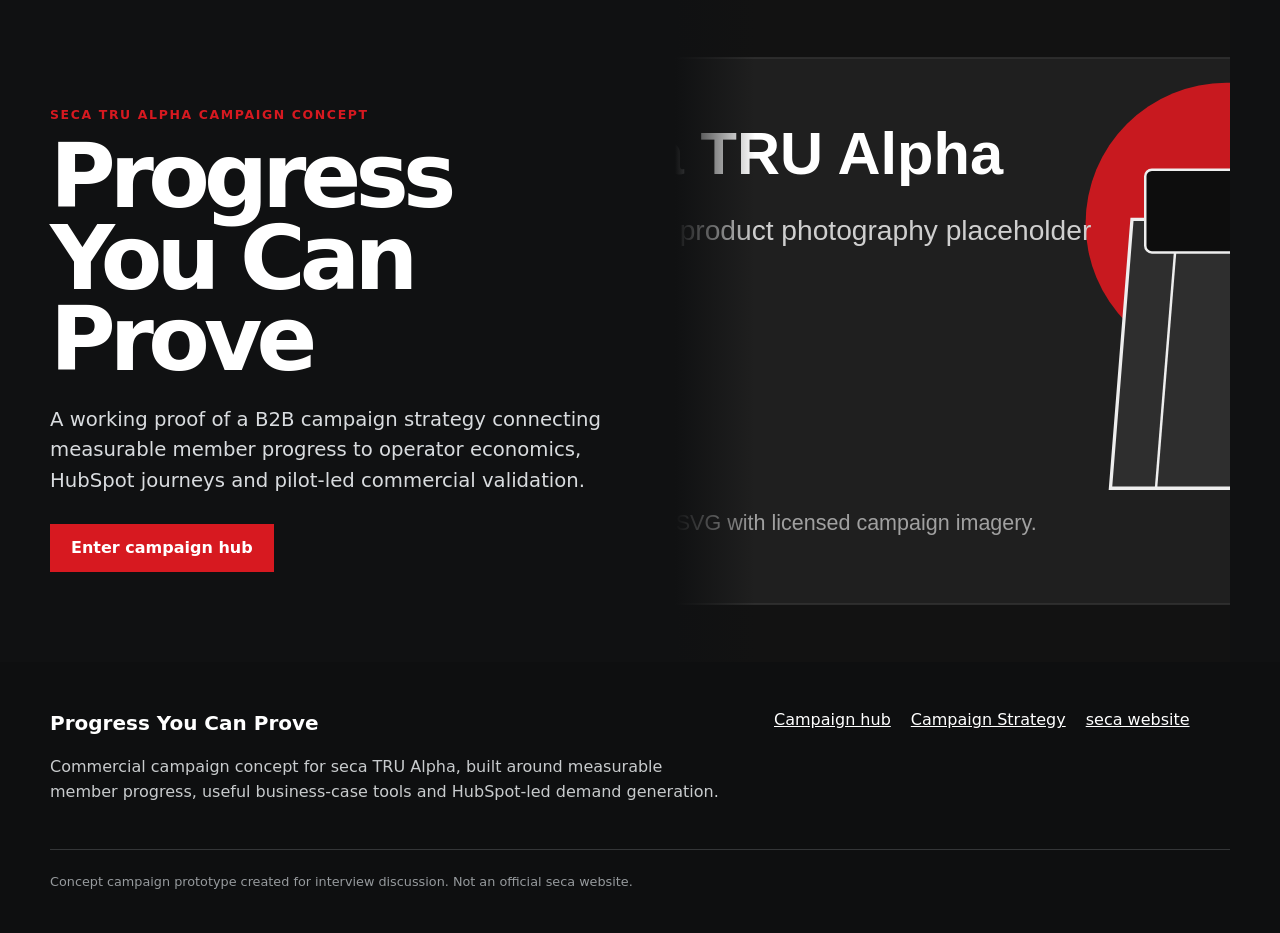
==== index.html @ 676ab593 "Add campaign landing page" ====
<!doctype html><html lang="en"><head><meta charset="utf-8"><meta name="viewport" content="width=device-width,initial-scale=1"><title>Progress You Can Prove | seca TRU Alpha campaign concept</title><meta name="description" content="Campaign concept microsite for seca TRU Alpha."><meta property="og:title" content="Progress You Can Prove | seca TRU Alpha campaign concept"><meta property="og:description" content="Campaign concept microsite for seca TRU Alpha."><meta property="og:type" content="website"><link rel="icon" href="assets/images/favicon.svg" type="image/svg+xml"><link rel="stylesheet" href="assets/css/styles.css"></head><body><main id="main"><section class="hero"><div class="container hero-grid"><div class="hero-copy"><p class="eyebrow">seca TRU Alpha campaign concept</p><h1>Progress You Can Prove</h1><p class="lead">A working proof of a B2B campaign strategy connecting measurable member progress to operator economics, HubSpot journeys and pilot-led commercial validation.</p><div class="btn-row"><a class="btn btn--red" href="progress-you-can-prove/">Enter campaign hub</a></div></div><div class="hero-visual"><img src="assets/images/tru-alpha-placeholder.svg" alt="Placeholder for approved seca TRU Alpha campaign photography"></div></div></section></main><footer class="site-footer"><div class="container"><div class="footer-grid"><div><strong style="font-size:1.25rem;color:#fff">Progress You Can Prove</strong><p>Commercial campaign concept for seca TRU Alpha, built around measurable member progress, useful business-case tools and HubSpot-led demand generation.</p></div><div class="footer-links"><a href="progress-you-can-prove/">Campaign hub</a><a href="#" class="strategy-open">Campaign Strategy</a><a href="https://www.seca.com/en_gb.html" target="_blank" rel="noopener">seca website</a></div></div><p class="footer-note">Concept campaign prototype created for interview discussion. Not an official seca website.</p></div></footer>
<div class="modal" id="strategy-modal" aria-hidden="true" role="dialog" aria-modal="true" aria-labelledby="strategy-title"><div class="modal-card"><div class="modal-head"><h2 id="strategy-title">Campaign Strategy</h2><button class="modal-close" aria-label="Close strategy">×</button></div><div class="modal-body"><p class="eyebrow">Interview mode</p><div class="strategy-grid"><div class="strategy-card"><h3>Objective</h3><p>Create demand for TRU Alpha within UK health and fitness by connecting a measurable member problem to a commercial operator outcome.</p></div><div class="strategy-card"><h3>Audience</h3><p>Premium operators first, specialist and performance gyms, then larger national groups where a pilot can build evidence for rollout.</p></div><div class="strategy-card"><h3>Campaign model</h3><p><strong>Problem → content → calculator → HubSpot identification → nurture → demo → pilot → measurable commercial proof → rollout.</strong></p></div><div class="strategy-card"><h3>Measurement</h3><p>Traffic → engaged target accounts → calculator completions → MQL → demonstrations → pilots → opportunities → pipeline → closed revenue → subsequent service/customer lifetime value.</p></div></div><div class="callout" style="margin-top:24px"><p>The purpose is not to claim a commercial uplift before evidence exists. The campaign creates useful hypotheses, captures operator economics, then uses pilot data to validate what actually changes.</p></div></div></div></div><script src="assets/js/main.js"></script></body></html>
---- assets/css/styles.css ----
:root{
  --red:#d71920;
  --red-dark:#aa1117;
  --ink:#101112;
  --charcoal:#1b1d1f;
  --muted:#62676c;
  --line:#d9dcdf;
  --soft:#f3f4f4;
  --white:#fff;
  --max:1180px;
  --shadow:0 18px 45px rgba(0,0,0,.08);
}
*{box-sizing:border-box}
html{scroll-behavior:smooth}
body{margin:0;font-family:Inter,ui-sans-serif,system-ui,-apple-system,BlinkMacSystemFont,"Segoe UI",Arial,sans-serif;color:var(--ink);background:var(--white);line-height:1.55}
a{color:inherit}
img{max-width:100%;display:block}
button,input,select{font:inherit}
button{cursor:pointer}
.skip-link{position:absolute;left:-9999px}.skip-link:focus{left:18px;top:18px;z-index:9999;background:#fff;padding:10px 14px}
.container{width:min(calc(100% - 40px),var(--max));margin-inline:auto}
.eyebrow{font-size:.78rem;font-weight:800;letter-spacing:.13em;text-transform:uppercase;color:var(--red);margin:0 0 12px}
.section{padding:88px 0}.section--soft{background:var(--soft)}.section--dark{background:var(--charcoal);color:#fff}.section--tight{padding:56px 0}
.section-head{max-width:780px;margin-bottom:38px}.section-head h2{margin:0 0 14px;font-size:clamp(2rem,4vw,3.35rem);line-height:1.03;letter-spacing:-.035em}.section-head p{font-size:1.08rem;color:var(--muted);margin:0}.section--dark .section-head p{color:#c9cdcf}
.site-header{position:sticky;top:0;z-index:100;background:rgba(255,255,255,.96);backdrop-filter:blur(8px);border-bottom:1px solid rgba(0,0,0,.08)}
.nav{height:76px;display:flex;align-items:center;gap:26px}.brand{display:flex;align-items:center;text-decoration:none;font-weight:900;letter-spacing:-.03em}.brand-mark{width:38px;height:38px;margin-right:11px;background:var(--red);display:grid;place-items:center;color:#fff;font-size:.85rem}.brand small{display:block;font-weight:600;color:var(--muted);letter-spacing:0;font-size:.68rem}
.nav-links{margin-left:auto;display:flex;gap:20px;align-items:center}.nav-links a{text-decoration:none;font-size:.9rem;font-weight:700}.nav-links a:hover,.nav-links a[aria-current="page"]{color:var(--red)}
.nav-cta{background:var(--ink);color:#fff!important;padding:11px 16px;text-decoration:none;font-weight:800;font-size:.88rem}
.nav-toggle{display:none;margin-left:auto;border:0;background:transparent;padding:8px}.nav-toggle span{display:block;width:24px;height:2px;background:#111;margin:5px}
.hero{background:var(--ink);color:#fff;overflow:hidden}.hero-grid{display:grid;grid-template-columns:1.06fr .94fr;min-height:650px}.hero-copy{padding:105px 70px 90px 0;display:flex;flex-direction:column;justify-content:center}.hero h1{font-size:clamp(3.4rem,7vw,6.7rem);line-height:.91;letter-spacing:-.065em;margin:0 0 24px;max-width:800px}.hero .lead{font-size:1.23rem;color:#d9dcdf;max-width:690px;margin:0 0 28px}.hero .lead strong{color:#fff}.hero-visual{min-height:580px;background:linear-gradient(145deg,#242628,#121212);position:relative;display:flex;align-items:stretch}.hero-visual img{width:100%;height:100%;object-fit:cover}.hero-visual:before{content:"";position:absolute;left:0;top:0;bottom:0;width:80px;background:linear-gradient(90deg,var(--ink),transparent);z-index:1}
.hero-meta{display:flex;gap:24px;flex-wrap:wrap;margin-top:34px;color:#b9bdc0;font-size:.86rem}.hero-meta strong{color:#fff;display:block;font-size:1rem}
.btn-row{display:flex;gap:12px;flex-wrap:wrap}.btn{display:inline-flex;align-items:center;justify-content:center;min-height:48px;padding:0 20px;text-decoration:none;border:1px solid transparent;font-weight:800}.btn--red{background:var(--red);color:#fff}.btn--red:hover{background:var(--red-dark)}.btn--light{background:#fff;color:#111}.btn--outline{border-color:#6d7073;color:#fff}.btn--ghost{border-color:#c8cbcd;color:#111;background:transparent}
.proof-strip{border-bottom:1px solid var(--line);background:#fff}.proof-grid{display:grid;grid-template-columns:repeat(4,1fr)}.proof-item{padding:26px 28px;border-right:1px solid var(--line)}.proof-item:last-child{border:0}.proof-item strong{display:block;font-size:1.2rem}.proof-item span{font-size:.88rem;color:var(--muted)}
.pillars{display:grid;grid-template-columns:repeat(12,1fr);gap:18px}.pillar{grid-column:span 4;border-top:4px solid var(--ink);padding:28px 8px 26px 0;min-height:300px}.pillar:nth-child(4),.pillar:nth-child(5){grid-column:span 6}.pillar .tag{font-size:.74rem;letter-spacing:.14em;font-weight:900;color:var(--red)}.pillar h3{font-size:1.65rem;line-height:1.08;margin:16px 0}.pillar .theme{font-size:.86rem;font-weight:800;color:var(--muted);text-transform:uppercase;letter-spacing:.04em}.pillar p{color:#45494d}.text-link{font-weight:800;text-decoration:none;border-bottom:2px solid var(--red);padding-bottom:2px}
.flow{display:grid;grid-template-columns:repeat(9,1fr);gap:0;border:1px solid #37393b}.flow-step{padding:24px 14px;border-right:1px solid #37393b;min-height:160px}.flow-step:last-child{border-right:0}.flow-step b{font-size:.7rem;letter-spacing:.12em;color:#f06c70}.flow-step span{display:block;margin-top:14px;font-weight:800;line-height:1.15}.flow-arrow{color:#888}
.split{display:grid;grid-template-columns:1fr 1fr;gap:60px;align-items:center}.split--wide{grid-template-columns:1.15fr .85fr}.callout{border-left:5px solid var(--red);padding:18px 22px;background:#fff}.section--dark .callout{background:#242628}.callout p{margin:0;font-size:1.13rem}
.journey{display:grid;grid-template-columns:repeat(7,1fr);gap:10px}.journey-step{border-top:3px solid var(--red);padding:18px 10px;background:#fff;min-height:105px}.journey-step strong{font-size:.82rem}.journey-step span{display:block;color:var(--muted);font-size:.85rem;margin-top:6px}
.calc-shell{display:grid;grid-template-columns:.9fr 1.1fr;gap:0;border:1px solid var(--line);background:#fff;box-shadow:var(--shadow)}.calc-controls{padding:34px;border-right:1px solid var(--line)}.calc-results{padding:34px;background:#151719;color:#fff}.calc-controls h3,.calc-results h3{margin-top:0}.field{margin-bottom:24px}.field label{display:flex;justify-content:space-between;gap:14px;font-size:.92rem;font-weight:800;margin-bottom:8px}.field-note{font-size:.78rem;color:var(--muted);margin-top:6px}.field input[type=number],.field select{width:100%;padding:12px;border:1px solid #bfc3c6;background:#fff}.field input[type=range]{width:100%;accent-color:var(--red)}.range-value{color:var(--red);font-variant-numeric:tabular-nums}.tooltip{display:inline-grid;place-items:center;width:18px;height:18px;border-radius:50%;border:1px solid #9a9da0;font-size:.72rem;color:#5b5e61;position:relative}.tooltip:hover:after,.tooltip:focus:after{content:attr(data-tip);position:absolute;left:24px;top:-12px;width:260px;background:#111;color:#fff;padding:10px 12px;font-weight:500;z-index:5;box-shadow:var(--shadow)}
.result-grid{display:grid;grid-template-columns:1fr 1fr;gap:1px;background:#34373a;border:1px solid #34373a}.result{background:#1c1f21;padding:20px}.result--feature{grid-column:1/-1;background:#fff;color:#111;padding:24px}.result-label{display:block;font-size:.78rem;color:#aeb3b6;text-transform:uppercase;letter-spacing:.06em}.result--feature .result-label{color:#666}.result-value{display:block;font-size:1.8rem;font-weight:900;letter-spacing:-.035em;margin-top:7px}.result--feature .result-value{font-size:2.5rem;color:var(--red)}.caveat{font-size:.8rem;color:#aeb3b6;margin:18px 0 0}.result--feature .caveat{color:#606468}.assumption-badge{display:inline-block;font-size:.72rem;text-transform:uppercase;letter-spacing:.08em;background:#303336;color:#fff;padding:6px 8px;margin-bottom:12px}.assumption-badge--known{background:#e8eaeb;color:#111}
.comparison{display:grid;grid-template-columns:1fr 1fr;border:1px solid var(--line)}.comparison-col{padding:32px}.comparison-col+ .comparison-col{border-left:1px solid var(--line)}.comparison h3{margin-top:0}.comparison ul{margin:0;padding-left:18px}.comparison li{margin:9px 0}
.steps{display:grid;grid-template-columns:repeat(3,1fr);border-top:1px solid var(--line);border-left:1px solid var(--line)}.step{padding:26px;border-right:1px solid var(--line);border-bottom:1px solid var(--line);min-height:180px}.step-num{font-size:.76rem;font-weight:900;color:var(--red)}.step h3{margin:9px 0 8px}.step p{margin:0;color:var(--muted)}
.kpi-grid{display:grid;grid-template-columns:repeat(4,1fr);gap:10px}.kpi{background:#fff;border-top:3px solid var(--red);padding:20px;font-weight:800}.section--dark .kpi{background:#252729}
.hubspot-box{border:1px solid var(--line);display:grid;grid-template-columns:.75fr 1.25fr;background:#fff}.hubspot-intro{padding:30px;background:#101112;color:#fff}.hubspot-content{padding:30px}.hubspot-content h4{margin:0 0 10px}.hubspot-content ul{margin:0 0 20px;padding-left:20px}.score-grid{display:grid;grid-template-columns:1fr 1fr;gap:24px}.score-table{border:1px solid var(--line)}.score-row{display:flex;justify-content:space-between;padding:12px 14px;border-bottom:1px solid var(--line)}.score-row:last-child{border:0}.score-row strong{color:var(--red)}
.abm{display:grid;grid-template-columns:1fr 120px 1fr;gap:18px;align-items:center}.abm-contacts{display:grid;gap:8px}.abm-contact,.abm-company{border:1px solid var(--line);padding:16px;background:#fff}.abm-arrow{text-align:center;font-size:2rem;color:var(--red)}.abm-company{border-top:5px solid var(--red);padding:28px}
.form-shell{display:grid;grid-template-columns:.8fr 1.2fr;background:#fff;border:1px solid var(--line)}.form-copy{background:#101112;color:#fff;padding:34px}.lead-form{padding:34px;display:grid;grid-template-columns:1fr 1fr;gap:18px}.lead-form .full{grid-column:1/-1}.lead-form label{display:block;font-weight:800;font-size:.86rem;margin-bottom:6px}.lead-form input,.lead-form select{width:100%;padding:11px;border:1px solid #bfc3c6}.form-message{grid-column:1/-1;padding:14px;background:#edf7ef;border-left:4px solid #25863e;display:none}.form-message.is-visible{display:block}
.site-footer{background:#0e0f10;color:#c8cbcd;padding:46px 0 28px}.footer-grid{display:grid;grid-template-columns:1.2fr .8fr;gap:40px}.site-footer a{color:#fff}.footer-links{display:flex;gap:20px;flex-wrap:wrap}.footer-note{font-size:.8rem;margin-top:28px;padding-top:22px;border-top:1px solid #343638;color:#969a9d}
.modal{position:fixed;inset:0;background:rgba(0,0,0,.72);z-index:999;display:none;align-items:center;justify-content:center;padding:24px}.modal.is-open{display:flex}.modal-card{background:#fff;max-width:920px;width:100%;max-height:88vh;overflow:auto;box-shadow:0 30px 80px rgba(0,0,0,.28)}.modal-head{display:flex;justify-content:space-between;align-items:center;padding:22px 26px;border-bottom:1px solid var(--line);position:sticky;top:0;background:#fff}.modal-body{padding:30px}.modal-close{border:0;background:#111;color:#fff;width:36px;height:36px}.strategy-grid{display:grid;grid-template-columns:repeat(2,1fr);gap:20px}.strategy-card{border-top:4px solid var(--red);background:var(--soft);padding:20px}.strategy-card h3{margin-top:0}
.page-hero{padding:86px 0 72px;background:#111;color:#fff}.page-hero h1{font-size:clamp(3rem,6vw,5.5rem);line-height:.95;letter-spacing:-.055em;margin:0 0 22px;max-width:980px}.page-hero .lead{font-size:1.2rem;color:#d1d4d6;max-width:850px}.page-hero .theme-line{margin-top:32px;border-top:1px solid #3a3c3e;padding-top:18px;color:#b7bbbe}
.timeline{display:grid;grid-template-columns:repeat(4,1fr);gap:0;border:1px solid var(--line)}.timeline-item{padding:25px;border-right:1px solid var(--line)}.timeline-item:last-child{border:0}.timeline-item strong{color:var(--red);font-size:.8rem}.timeline-item h3{margin:9px 0}.timeline-item p{color:var(--muted);font-size:.9rem}
.toggle-list{display:grid;gap:10px}.toggle-item{display:flex;justify-content:space-between;align-items:center;padding:13px;border:1px solid var(--line)}.toggle-item input{width:20px;height:20px;accent-color:var(--red)}
.assumptions{margin-top:18px;border:1px solid #414447}.assumptions summary{padding:14px 16px;font-weight:800;cursor:pointer}.assumptions div{padding:0 16px 16px;color:#c5c9cb;font-size:.86rem}
.mini-chart{margin-top:24px}.bar-row{display:grid;grid-template-columns:140px 1fr 80px;align-items:center;gap:10px;margin:9px 0;font-size:.8rem}.bar-track{height:14px;background:#303336}.bar-fill{height:100%;background:var(--red);transition:width .25s ease}
@media (max-width:980px){
  .nav-toggle{display:block}.nav-links{display:none;position:absolute;left:0;right:0;top:76px;background:#fff;padding:20px;box-shadow:var(--shadow);flex-direction:column;align-items:flex-start}.nav-links.is-open{display:flex}.nav-cta{margin-left:0}.hero-grid{grid-template-columns:1fr}.hero-copy{padding:78px 0 56px}.hero-visual{min-height:420px}.proof-grid{grid-template-columns:1fr 1fr}.proof-item:nth-child(2){border-right:0}.proof-item:nth-child(-n+2){border-bottom:1px solid var(--line)}.pillar{grid-column:span 6!important}.flow{grid-template-columns:repeat(3,1fr)}.flow-step{border-bottom:1px solid #37393b}.split,.split--wide,.calc-shell,.hubspot-box,.form-shell,.footer-grid{grid-template-columns:1fr}.calc-controls{border-right:0;border-bottom:1px solid var(--line)}.journey{grid-template-columns:repeat(4,1fr)}.steps{grid-template-columns:1fr 1fr}.kpi-grid{grid-template-columns:1fr 1fr}.timeline{grid-template-columns:1fr 1fr}.timeline-item:nth-child(2){border-right:0}.timeline-item:nth-child(-n+2){border-bottom:1px solid var(--line)}
}
@media (max-width:640px){
  .container{width:min(calc(100% - 26px),var(--max))}.section{padding:64px 0}.hero h1,.page-hero h1{font-size:3.25rem}.pillar{grid-column:1/-1!important}.proof-grid,.comparison,.score-grid,.strategy-grid{grid-template-columns:1fr}.proof-item{border-right:0!important;border-bottom:1px solid var(--line)!important}.proof-item:last-child{border-bottom:0!important}.flow{grid-template-columns:1fr 1fr}.journey{grid-template-columns:1fr 1fr}.steps{grid-template-columns:1fr}.kpi-grid{grid-template-columns:1fr}.comparison-col+ .comparison-col{border-left:0;border-top:1px solid var(--line)}.result-grid{grid-template-columns:1fr}.result--feature{grid-column:auto}.lead-form{grid-template-columns:1fr}.lead-form .full{grid-column:auto}.abm{grid-template-columns:1fr}.abm-arrow{transform:rotate(90deg)}.timeline{grid-template-columns:1fr}.timeline-item{border-right:0;border-bottom:1px solid var(--line)}.timeline-item:last-child{border-bottom:0}.bar-row{grid-template-columns:110px 1fr 62px}.brand small{display:none}
}
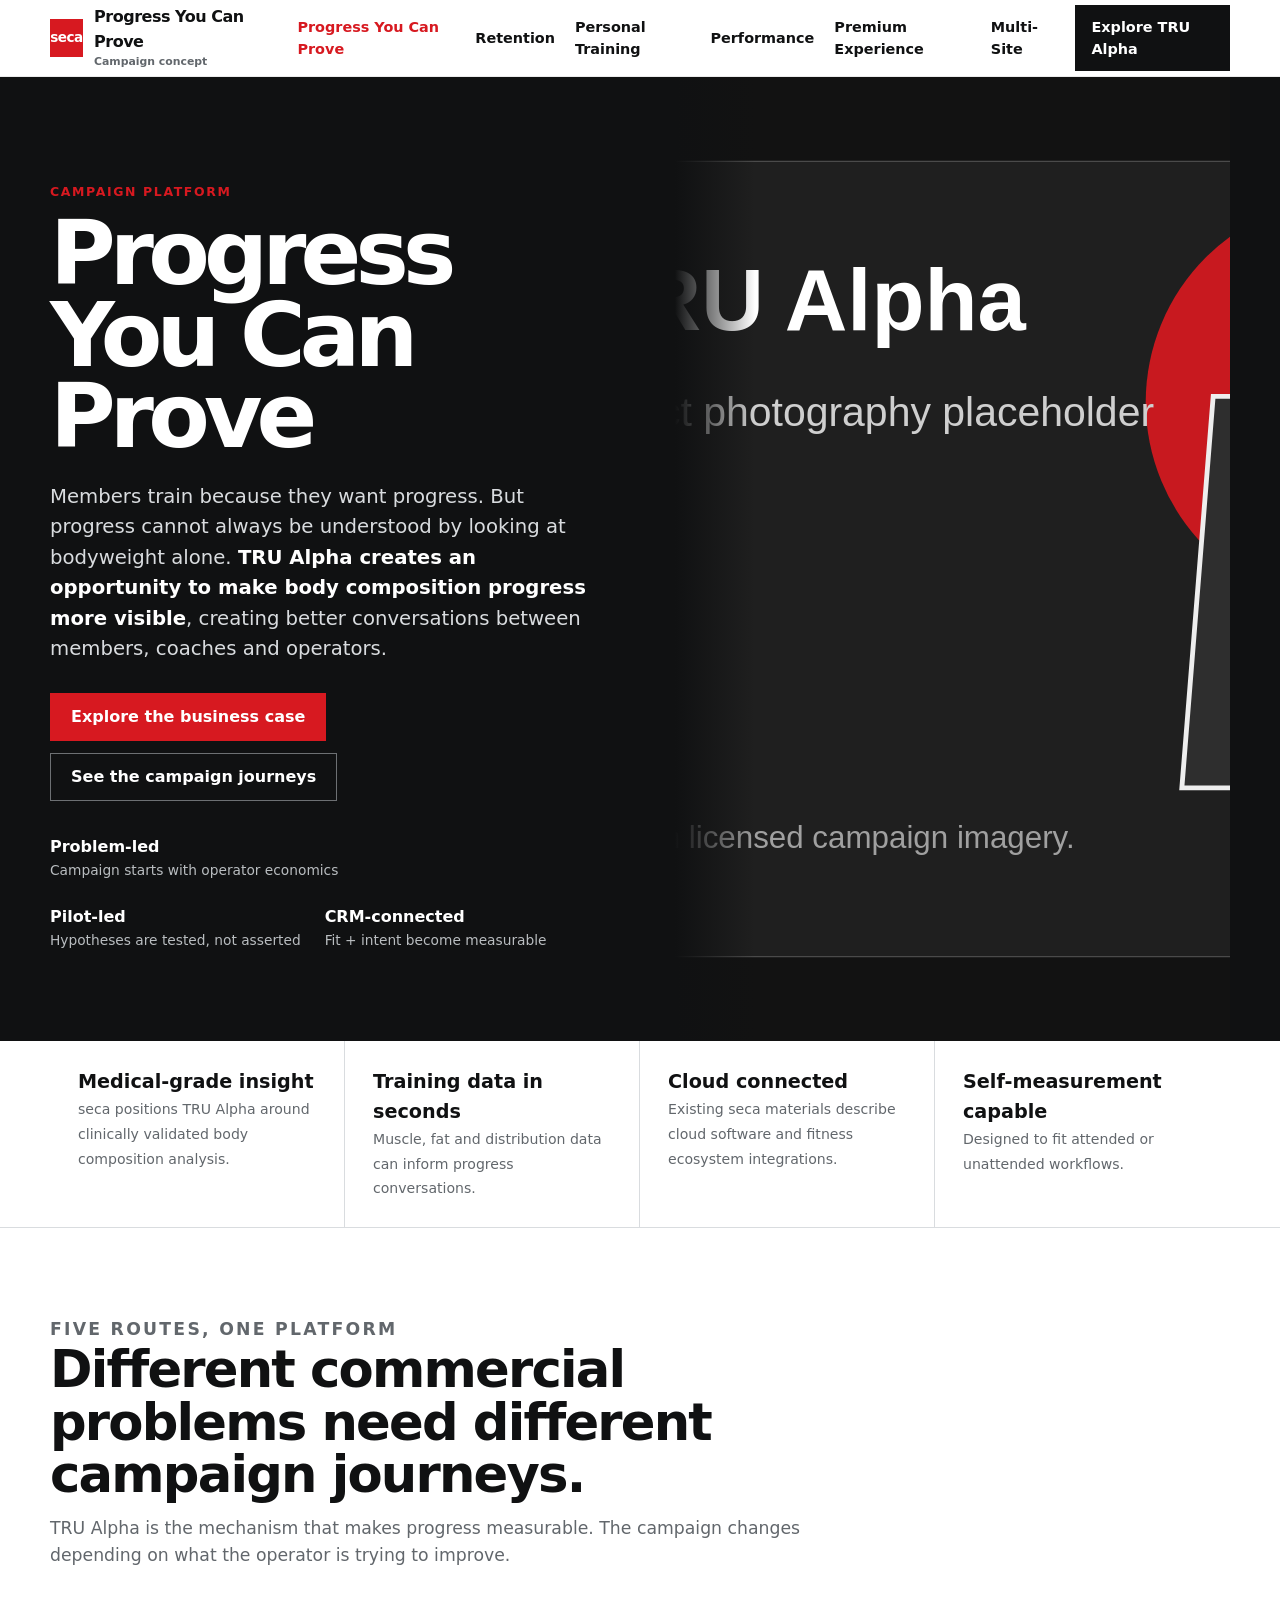
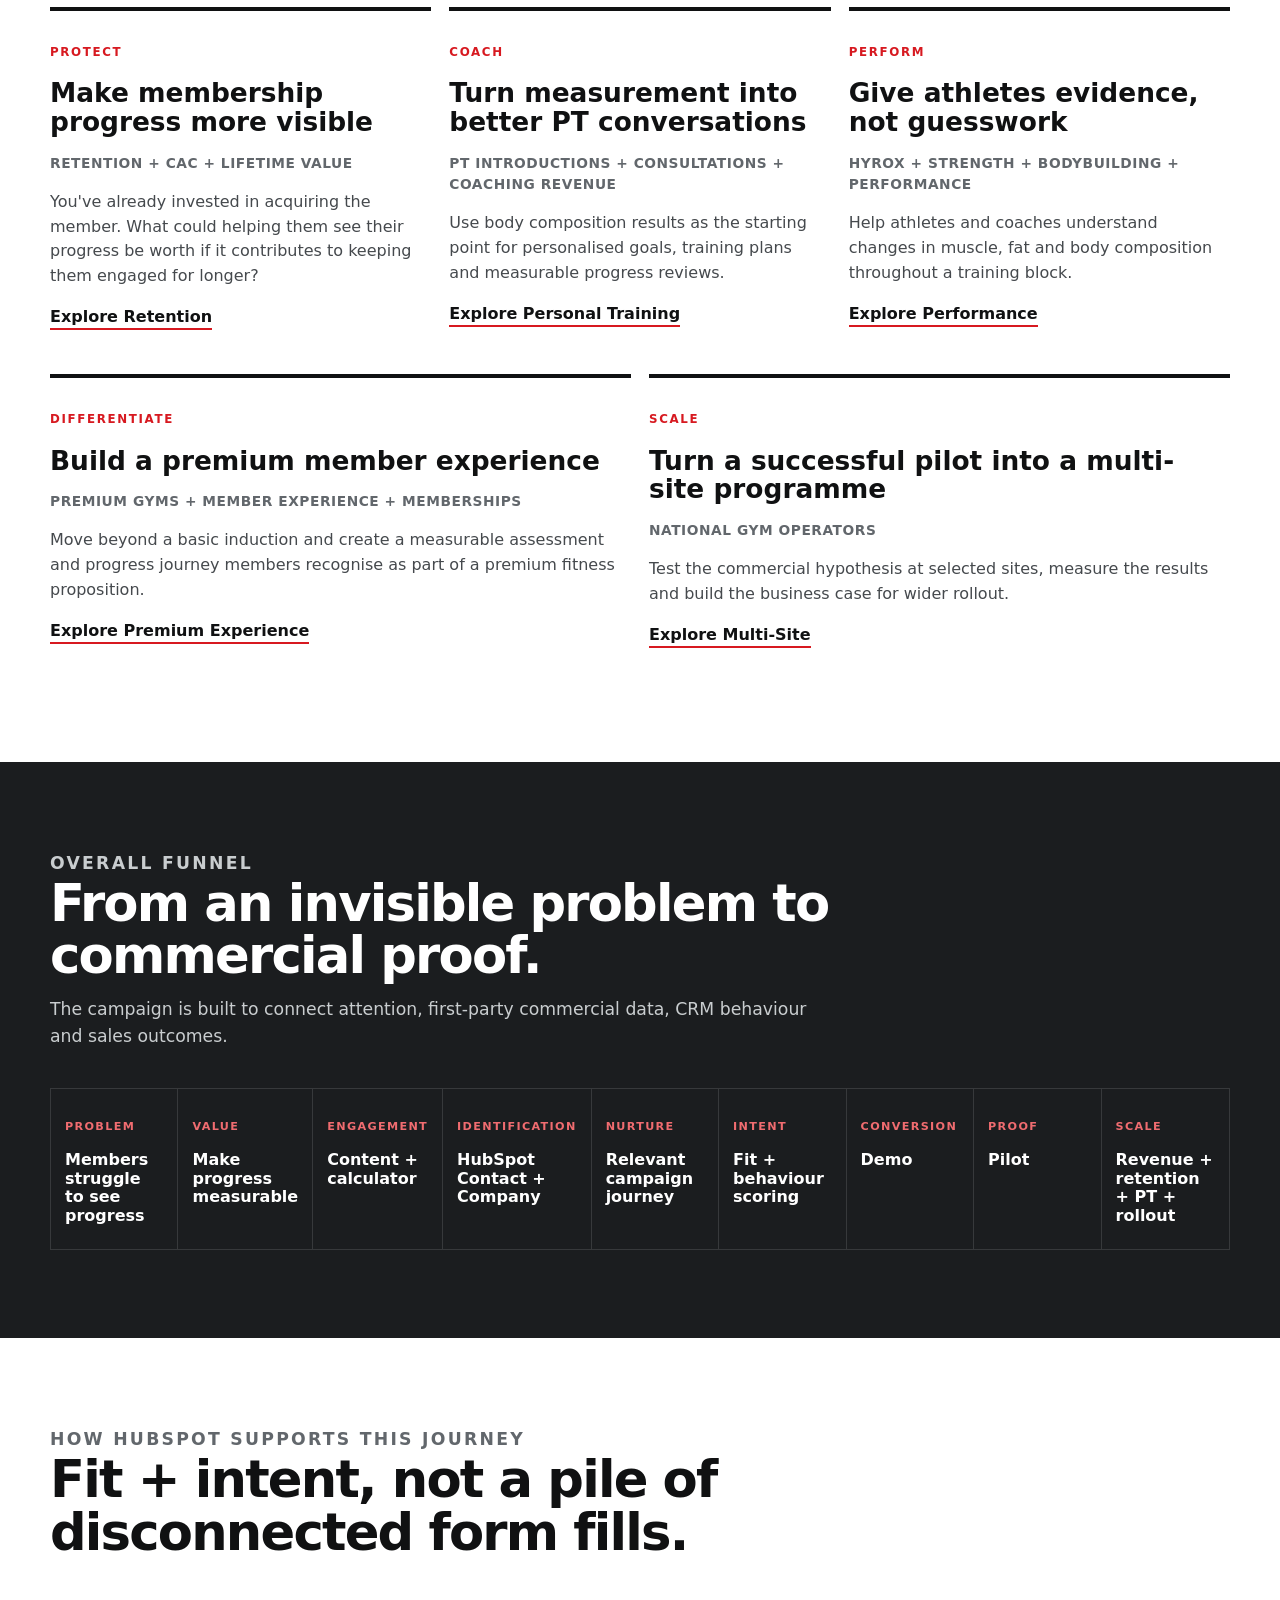
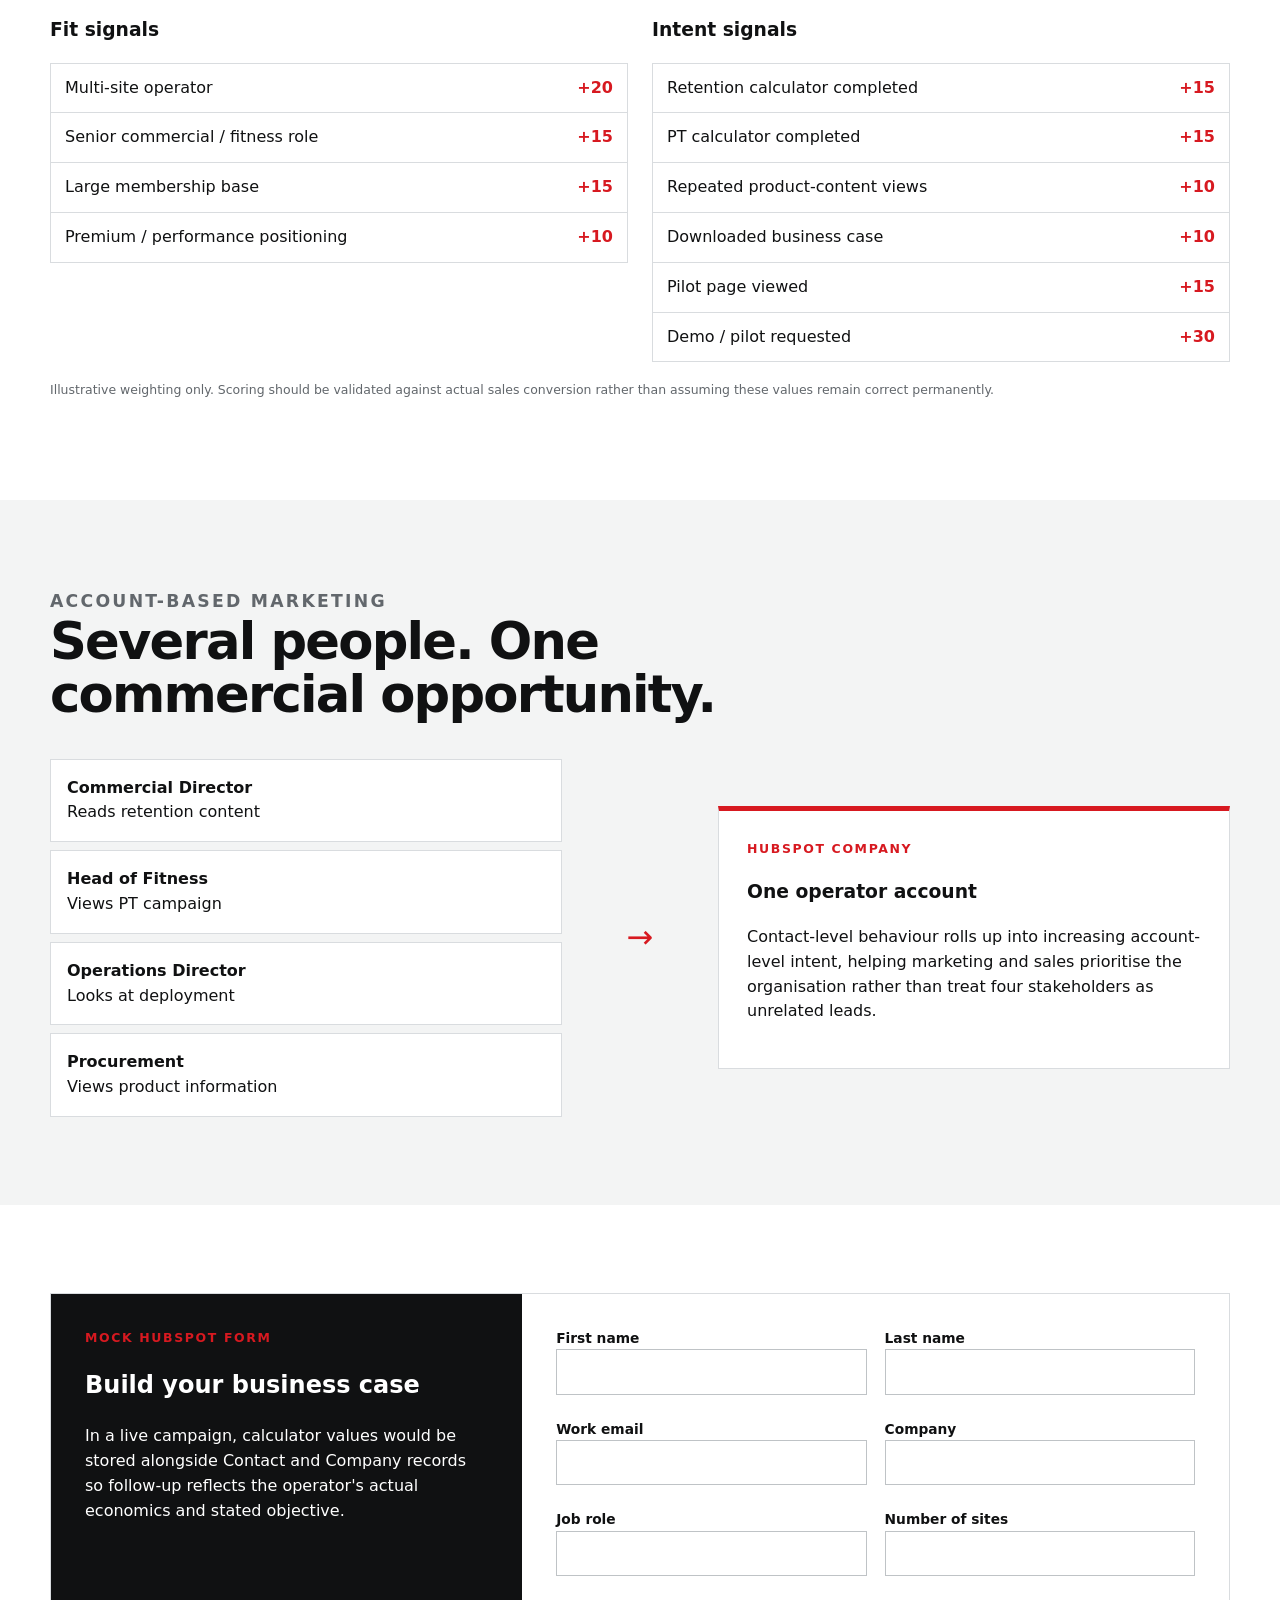
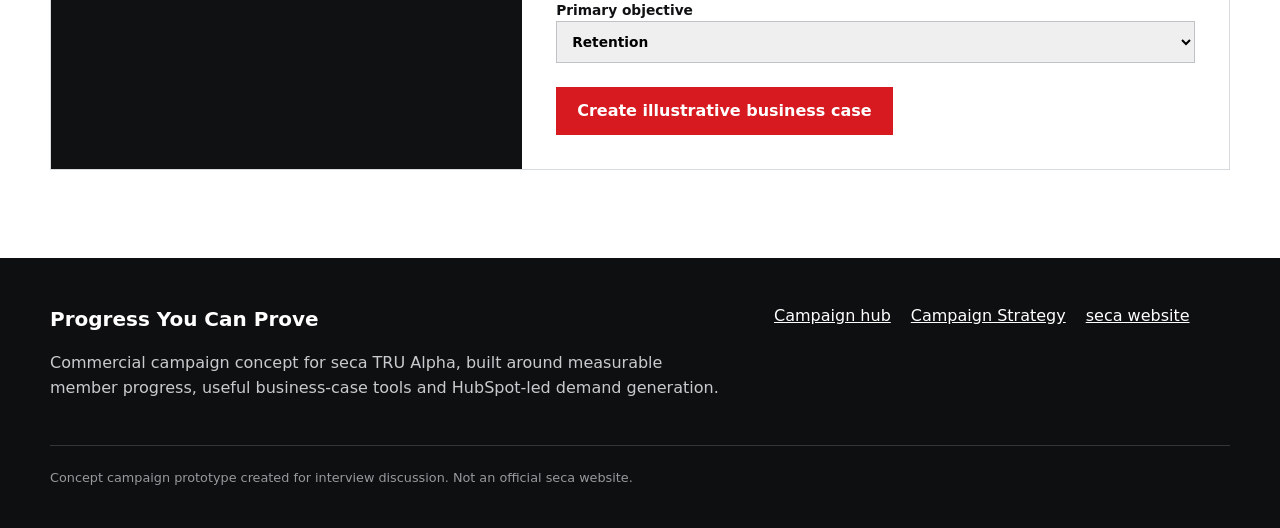
==== commit a7e2e21a: "Make campaign the primary site experience" ====
--- a/index.html
+++ b/index.html
@@ -1,2 +1 @@
-<!doctype html><html lang="en"><head><meta charset="utf-8"><meta name="viewport" content="width=device-width,initial-scale=1"><title>Progress You Can Prove | seca TRU Alpha campaign concept</title><meta name="description" content="Campaign concept microsite for seca TRU Alpha."><meta property="og:title" content="Progress You Can Prove | seca TRU Alpha campaign concept"><meta property="og:description" content="Campaign concept microsite for seca TRU Alpha."><meta property="og:type" content="website"><link rel="icon" href="assets/images/favicon.svg" type="image/svg+xml"><link rel="stylesheet" href="assets/css/styles.css"></head><body><main id="main"><section class="hero"><div class="container hero-grid"><div class="hero-copy"><p class="eyebrow">seca TRU Alpha campaign concept</p><h1>Progress You Can Prove</h1><p class="lead">A working proof of a B2B campaign strategy connecting measurable member progress to operator economics, HubSpot journeys and pilot-led commercial validation.</p><div class="btn-row"><a class="btn btn--red" href="progress-you-can-prove/">Enter campaign hub</a></div></div><div class="hero-visual"><img src="assets/images/tru-alpha-placeholder.svg" alt="Placeholder for approved seca TRU Alpha campaign photography"></div></div></section></main><footer class="site-footer"><div class="container"><div class="footer-grid"><div><strong style="font-size:1.25rem;color:#fff">Progress You Can Prove</strong><p>Commercial campaign concept for seca TRU Alpha, built around measurable member progress, useful business-case tools and HubSpot-led demand generation.</p></div><div class="footer-links"><a href="progress-you-can-prove/">Campaign hub</a><a href="#" class="strategy-open">Campaign Strategy</a><a href="https://www.seca.com/en_gb.html" target="_blank" rel="noopener">seca website</a></div></div><p class="footer-note">Concept campaign prototype created for interview discussion. Not an official seca website.</p></div></footer>
-<div class="modal" id="strategy-modal" aria-hidden="true" role="dialog" aria-modal="true" aria-labelledby="strategy-title"><div class="modal-card"><div class="modal-head"><h2 id="strategy-title">Campaign Strategy</h2><button class="modal-close" aria-label="Close strategy">×</button></div><div class="modal-body"><p class="eyebrow">Interview mode</p><div class="strategy-grid"><div class="strategy-card"><h3>Objective</h3><p>Create demand for TRU Alpha within UK health and fitness by connecting a measurable member problem to a commercial operator outcome.</p></div><div class="strategy-card"><h3>Audience</h3><p>Premium operators first, specialist and performance gyms, then larger national groups where a pilot can build evidence for rollout.</p></div><div class="strategy-card"><h3>Campaign model</h3><p><strong>Problem → content → calculator → HubSpot identification → nurture → demo → pilot → measurable commercial proof → rollout.</strong></p></div><div class="strategy-card"><h3>Measurement</h3><p>Traffic → engaged target accounts → calculator completions → MQL → demonstrations → pilots → opportunities → pipeline → closed revenue → subsequent service/customer lifetime value.</p></div></div><div class="callout" style="margin-top:24px"><p>The purpose is not to claim a commercial uplift before evidence exists. The campaign creates useful hypotheses, captures operator economics, then uses pilot data to validate what actually changes.</p></div></div></div></div><script src="assets/js/main.js"></script></body></html>
+<!doctype html><html lang="en"><head><meta charset="utf-8"><meta name="viewport" content="width=device-width,initial-scale=1"><title>Progress You Can Prove | seca TRU Alpha</title><meta name="description" content="Progress You Can Prove: body composition campaign concept for seca TRU Alpha."><meta http-equiv="refresh" content="0; url=progress-you-can-prove/"><link rel="canonical" href="progress-you-can-prove/"><link rel="stylesheet" href="assets/css/styles.css"></head><body><main class="section"><div class="container"><p class="eyebrow">Progress You Can Prove</p><h1>Opening campaign...</h1><p><a class="btn btn--red" href="progress-you-can-prove/">Continue to the campaign</a></p></div></main></body></html>
